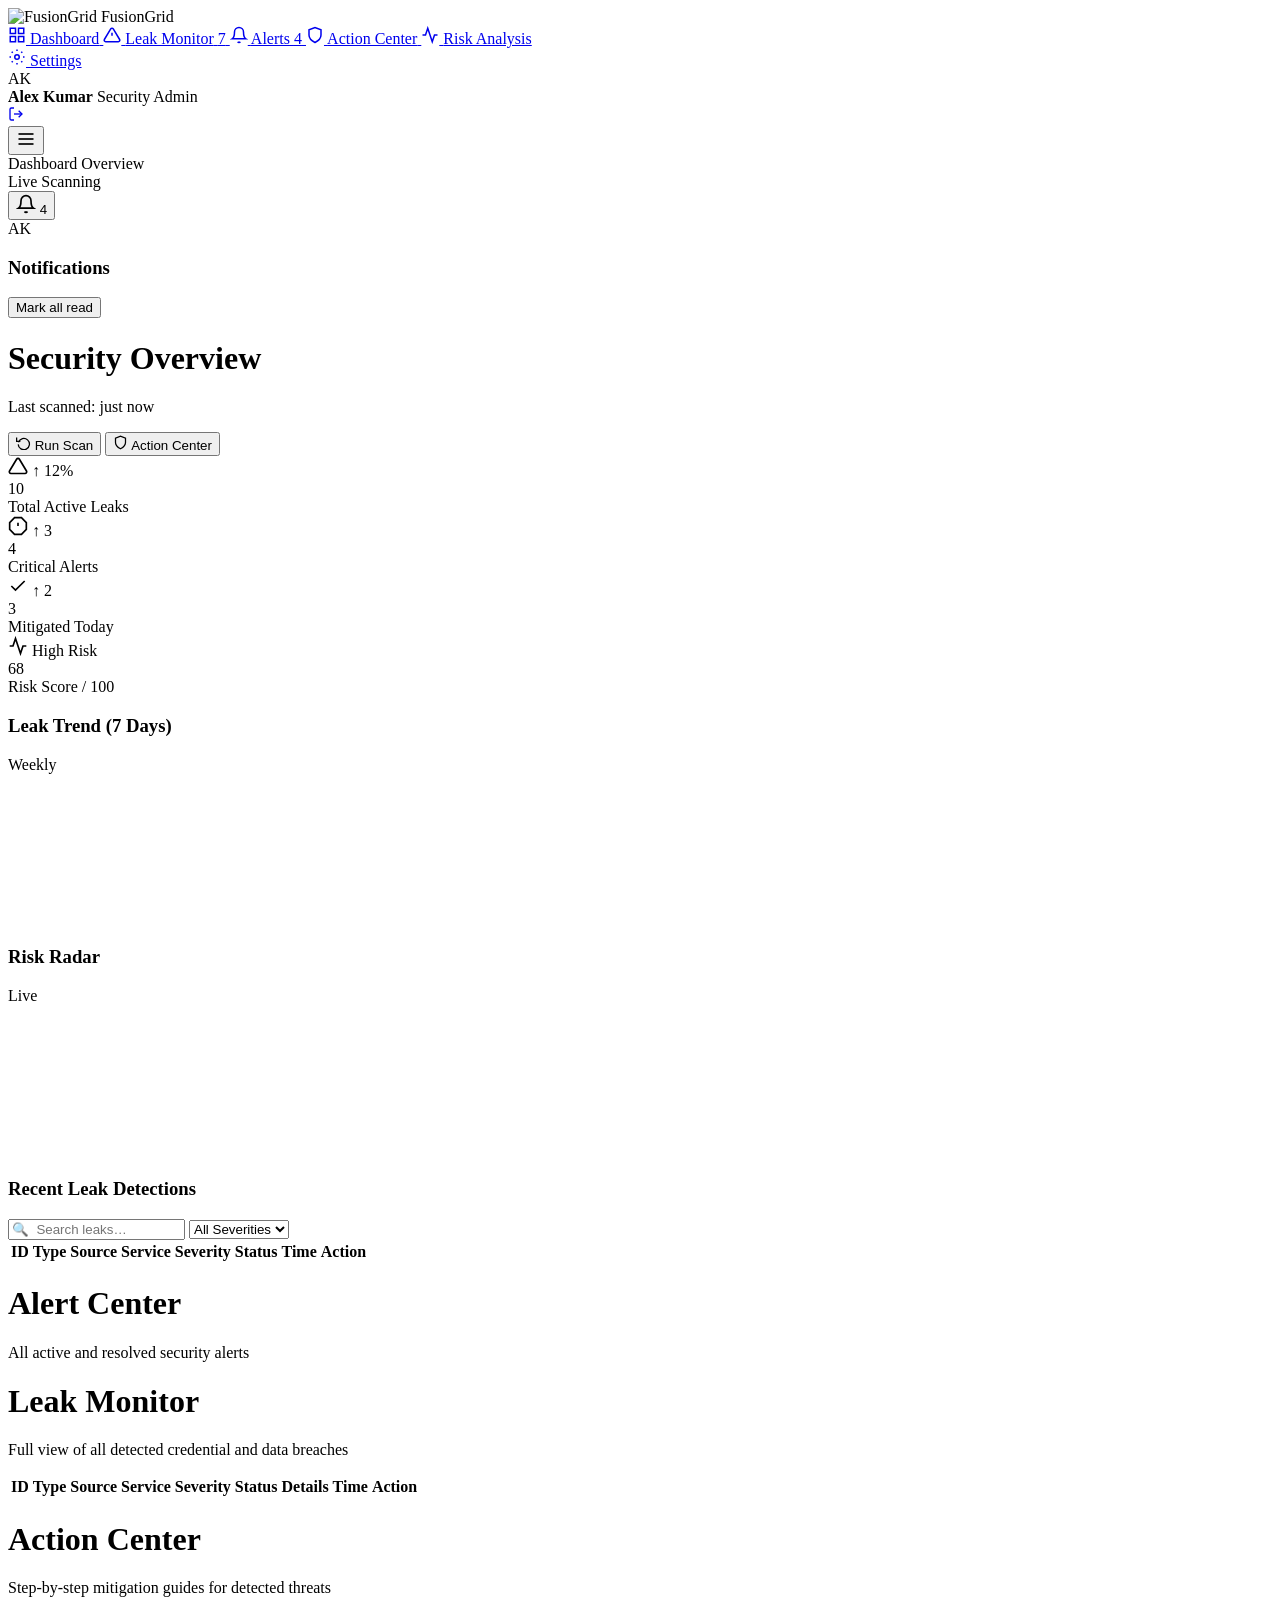
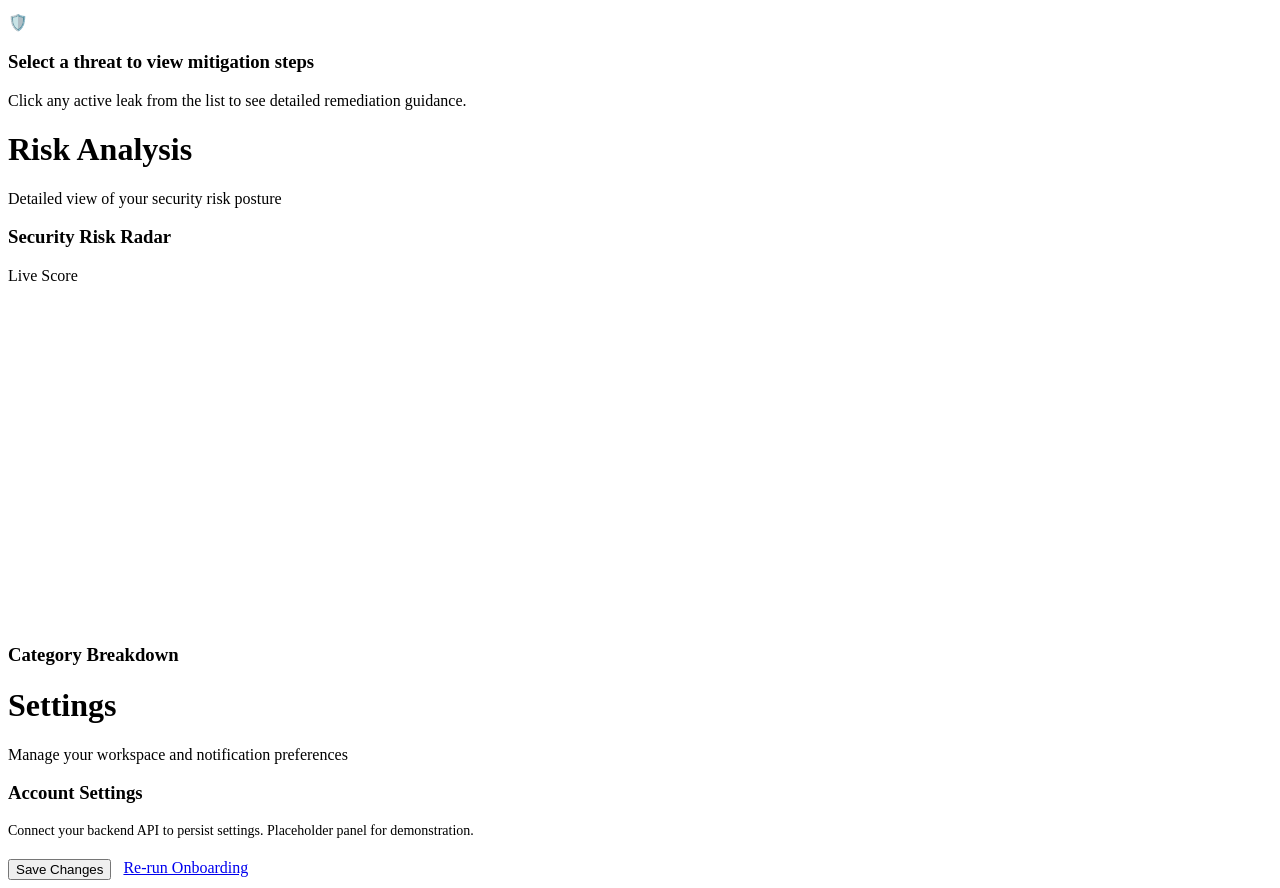
==== dashboard.html @ 181664fa "Add files via upload" ====
<!DOCTYPE html>
<html lang="en">
<head>
  <meta charset="UTF-8" />
  <meta name="viewport" content="width=device-width, initial-scale=1.0" />
  <title>FusionGrid — Security Dashboard</title>
  <meta name="description" content="FusionGrid dashboard — monitor data breaches, credential leaks, and risk levels in real-time." />
  <link rel="stylesheet" href="src/css/base.css" />
  <link rel="stylesheet" href="src/css/dashboard.css" />
  <script src="https://cdn.jsdelivr.net/npm/chart.js@4.4.0/dist/chart.umd.min.js"></script>
</head>
<body>
  <div class="bg-mesh"></div>

  <!-- ===================== SIDEBAR ===================== -->
  <aside class="sidebar" id="sidebar">
    <div class="sidebar-logo">
      <img src="assets/logo.png" alt="FusionGrid" />
      <span class="sidebar-brand">FusionGrid</span>
    </div>

    <nav class="sidebar-nav">
      <a href="#" class="nav-item active" data-page="dashboard" onclick="navigate(this)">
        <svg width="18" height="18" viewBox="0 0 24 24" fill="none" stroke="currentColor" stroke-width="2"><rect x="3" y="3" width="7" height="7"/><rect x="14" y="3" width="7" height="7"/><rect x="14" y="14" width="7" height="7"/><rect x="3" y="14" width="7" height="7"/></svg>
        <span>Dashboard</span>
      </a>
      <a href="#" class="nav-item" data-page="leaks" onclick="navigate(this)">
        <svg width="18" height="18" viewBox="0 0 24 24" fill="none" stroke="currentColor" stroke-width="2"><path d="M10.29 3.86L1.82 18a2 2 0 0 0 1.71 3h16.94a2 2 0 0 0 1.71-3L13.71 3.86a2 2 0 0 0-3.42 0z"/><line x1="12" y1="9" x2="12" y2="13"/><line x1="12" y1="17" x2="12.01" y2="17"/></svg>
        <span>Leak Monitor</span>
        <span class="nav-badge">7</span>
      </a>
      <a href="#" class="nav-item" data-page="alerts" onclick="navigate(this)">
        <svg width="18" height="18" viewBox="0 0 24 24" fill="none" stroke="currentColor" stroke-width="2"><path d="M18 8A6 6 0 0 0 6 8c0 7-3 9-3 9h18s-3-2-3-9"/><path d="M13.73 21a2 2 0 0 1-3.46 0"/></svg>
        <span>Alerts</span>
        <span class="nav-badge critical">4</span>
      </a>
      <a href="#" class="nav-item" data-page="actions" onclick="navigate(this)">
        <svg width="18" height="18" viewBox="0 0 24 24" fill="none" stroke="currentColor" stroke-width="2"><path d="M12 22s8-4 8-10V5l-8-3-8 3v7c0 6 8 10 8 10z"/></svg>
        <span>Action Center</span>
      </a>
      <a href="#" class="nav-item" data-page="risk" onclick="navigate(this)">
        <svg width="18" height="18" viewBox="0 0 24 24" fill="none" stroke="currentColor" stroke-width="2"><polyline points="22 12 18 12 15 21 9 3 6 12 2 12"/></svg>
        <span>Risk Analysis</span>
      </a>

      <div class="nav-divider"></div>

      <a href="#" class="nav-item" data-page="settings" onclick="navigate(this)">
        <svg width="18" height="18" viewBox="0 0 24 24" fill="none" stroke="currentColor" stroke-width="2"><circle cx="12" cy="12" r="3"/><path d="M19.07 4.93l-1.41 1.41M4.93 4.93l1.41 1.41M19.07 19.07l-1.41-1.41M4.93 19.07l1.41-1.41M20 12h2M2 12h2M12 20v2M12 2v2"/></svg>
        <span>Settings</span>
      </a>
    </nav>

    <div class="sidebar-footer">
      <div class="user-card">
        <div class="user-avatar">AK</div>
        <div class="user-info">
          <strong>Alex Kumar</strong>
          <span>Security Admin</span>
        </div>
        <a href="index.html" class="logout-btn" title="Logout">
          <svg width="16" height="16" viewBox="0 0 24 24" fill="none" stroke="currentColor" stroke-width="2"><path d="M9 21H5a2 2 0 0 1-2-2V5a2 2 0 0 1 2-2h4"/><polyline points="16 17 21 12 16 7"/><line x1="21" y1="12" x2="9" y2="12"/></svg>
        </a>
      </div>
    </div>
  </aside>

  <!-- ===================== MAIN ======================== -->
  <div class="main-wrap">

    <!-- Top Bar -->
    <header class="topbar">
      <div class="topbar-left">
        <button class="sidebar-toggle" id="sidebar-toggle" onclick="toggleSidebar()">
          <svg width="20" height="20" viewBox="0 0 24 24" fill="none" stroke="currentColor" stroke-width="2"><line x1="3" y1="6" x2="21" y2="6"/><line x1="3" y1="12" x2="21" y2="12"/><line x1="3" y1="18" x2="21" y2="18"/></svg>
        </button>
        <div class="topbar-title" id="topbar-title">Dashboard Overview</div>
      </div>

      <div class="topbar-right">
        <div class="scan-status">
          <span class="scan-dot"></span>
          <span class="scan-text">Live Scanning</span>
        </div>

        <!-- Notification Bell -->
        <button class="notif-btn" id="notif-btn" onclick="toggleNotifications()">
          <svg width="20" height="20" viewBox="0 0 24 24" fill="none" stroke="currentColor" stroke-width="2"><path d="M18 8A6 6 0 0 0 6 8c0 7-3 9-3 9h18s-3-2-3-9"/><path d="M13.73 21a2 2 0 0 1-3.46 0"/></svg>
          <span class="notif-count" id="notif-count">4</span>
        </button>

        <div class="topbar-avatar">AK</div>
      </div>
    </header>

    <!-- ============= NOTIFICATION DRAWER ============= -->
    <div class="notif-drawer glass" id="notif-drawer">
      <div class="drawer-header">
        <h3>Notifications</h3>
        <button class="mark-all-btn" onclick="markAllRead()">Mark all read</button>
      </div>
      <div class="notif-list" id="notif-list">
        <!-- injected by JS -->
      </div>
    </div>
    <div class="notif-overlay" id="notif-overlay" onclick="toggleNotifications()"></div>

    <!-- ============= PAGE CONTENT =================== -->
    <main class="page-content" id="page-content">

      <!-- ── DASHBOARD PAGE ── -->
      <div class="page" id="page-dashboard">

        <div class="page-header animate-fade-up">
          <div>
            <h1>Security Overview</h1>
            <p>Last scanned: <span id="last-scan-time">just now</span></p>
          </div>
          <div class="header-actions">
            <button class="btn btn-ghost" onclick="runScan()">
              <svg width="15" height="15" viewBox="0 0 24 24" fill="none" stroke="currentColor" stroke-width="2"><polyline points="1 4 1 10 7 10"/><path d="M3.51 15a9 9 0 1 0 .49-3.47"/></svg>
              Run Scan
            </button>
            <button class="btn btn-primary" onclick="navigate(document.querySelector('[data-page=actions]'))">
              <svg width="15" height="15" viewBox="0 0 24 24" fill="none" stroke="currentColor" stroke-width="2"><path d="M12 22s8-4 8-10V5l-8-3-8 3v7c0 6 8 10 8 10z"/></svg>
              Action Center
            </button>
          </div>
        </div>

        <!-- Stat Cards -->
        <div class="stat-grid animate-fade-up" style="animation-delay:0.1s">
          <div class="stat-card glass">
            <div class="stat-card-top">
              <span class="stat-icon critical-bg">
                <svg width="20" height="20" viewBox="0 0 24 24" fill="none" stroke="currentColor" stroke-width="2"><path d="M10.29 3.86L1.82 18a2 2 0 0 0 1.71 3h16.94a2 2 0 0 0 1.71-3L13.71 3.86a2 2 0 0 0-3.42 0z"/></svg>
              </span>
              <span class="stat-trend up">↑ 12%</span>
            </div>
            <div class="stat-number" id="s-total">10</div>
            <div class="stat-label">Total Active Leaks</div>
            <div class="stat-bar"><div class="stat-bar-fill critical-fill" style="width: 70%"></div></div>
          </div>

          <div class="stat-card glass">
            <div class="stat-card-top">
              <span class="stat-icon red-bg">
                <svg width="20" height="20" viewBox="0 0 24 24" fill="none" stroke="currentColor" stroke-width="2"><polygon points="7.86 2 16.14 2 22 7.86 22 16.14 16.14 22 7.86 22 2 16.14 2 7.86 7.86 2"/><line x1="12" y1="8" x2="12" y2="12"/><line x1="12" y1="16" x2="12.01" y2="16"/></svg>
              </span>
              <span class="stat-trend up">↑ 3</span>
            </div>
            <div class="stat-number critical-text" id="s-critical">4</div>
            <div class="stat-label">Critical Alerts</div>
            <div class="stat-bar"><div class="stat-bar-fill critical-fill" style="width: 40%"></div></div>
          </div>

          <div class="stat-card glass">
            <div class="stat-card-top">
              <span class="stat-icon green-bg">
                <svg width="20" height="20" viewBox="0 0 24 24" fill="none" stroke="currentColor" stroke-width="2"><polyline points="20 6 9 17 4 12"/></svg>
              </span>
              <span class="stat-trend down">↑ 2</span>
            </div>
            <div class="stat-number safe-text" id="s-mitigated">3</div>
            <div class="stat-label">Mitigated Today</div>
            <div class="stat-bar"><div class="stat-bar-fill safe-fill" style="width: 30%"></div></div>
          </div>

          <div class="stat-card glass">
            <div class="stat-card-top">
              <span class="stat-icon amber-bg">
                <svg width="20" height="20" viewBox="0 0 24 24" fill="none" stroke="currentColor" stroke-width="2"><polyline points="22 12 18 12 15 21 9 3 6 12 2 12"/></svg>
              </span>
              <span class="stat-trend up" style="color:var(--critical)">High Risk</span>
            </div>
            <div class="stat-number warning-text" id="s-risk">68</div>
            <div class="stat-label">Risk Score / 100</div>
            <div class="stat-bar"><div class="stat-bar-fill warning-fill" style="width: 68%"></div></div>
          </div>
        </div>

        <!-- Charts Row -->
        <div class="charts-row animate-fade-up" style="animation-delay:0.2s">
          <div class="chart-card glass">
            <div class="chart-card-header">
              <h3>Leak Trend (7 Days)</h3>
              <span class="badge badge-info">Weekly</span>
            </div>
            <div class="chart-wrap">
              <canvas id="trend-chart"></canvas>
            </div>
          </div>

          <div class="chart-card glass">
            <div class="chart-card-header">
              <h3>Risk Radar</h3>
              <span class="badge badge-warning">Live</span>
            </div>
            <div class="chart-wrap">
              <canvas id="radar-chart"></canvas>
            </div>
          </div>
        </div>

        <!-- Recent Leaks Table -->
        <div class="table-card glass animate-fade-up" style="animation-delay:0.3s">
          <div class="table-header">
            <h3>Recent Leak Detections</h3>
            <div class="table-controls">
              <input type="text" class="search-input" id="leak-search" placeholder="🔍  Search leaks…" oninput="filterLeaks(this.value)" />
              <select class="filter-select" id="severity-filter" onchange="filterLeaks()">
                <option value="">All Severities</option>
                <option value="critical">Critical</option>
                <option value="high">High</option>
                <option value="warning">Warning</option>
              </select>
            </div>
          </div>
          <div class="table-wrap">
            <table class="leak-table" id="leak-table">
              <thead>
                <tr>
                  <th>ID</th>
                  <th>Type</th>
                  <th>Source</th>
                  <th>Service</th>
                  <th>Severity</th>
                  <th>Status</th>
                  <th>Time</th>
                  <th>Action</th>
                </tr>
              </thead>
              <tbody id="leak-tbody">
                <!-- injected by JS -->
              </tbody>
            </table>
          </div>
        </div>

      </div><!-- /page-dashboard -->

      <!-- ── ALERTS PAGE ── -->
      <div class="page hidden" id="page-alerts">
        <div class="page-header animate-fade-up">
          <div><h1>Alert Center</h1><p>All active and resolved security alerts</p></div>
        </div>
        <div class="alerts-list glass animate-fade-up" id="full-alerts-list" style="animation-delay:0.1s">
          <!-- injected by JS -->
        </div>
      </div>

      <!-- ── LEAK MONITOR PAGE ── -->
      <div class="page hidden" id="page-leaks">
        <div class="page-header animate-fade-up">
          <div><h1>Leak Monitor</h1><p>Full view of all detected credential and data breaches</p></div>
        </div>
        <div class="table-card glass animate-fade-up" style="animation-delay:0.1s">
          <div class="table-wrap">
            <table class="leak-table">
              <thead><tr><th>ID</th><th>Type</th><th>Source</th><th>Service</th><th>Severity</th><th>Status</th><th>Details</th><th>Time</th><th>Action</th></tr></thead>
              <tbody id="full-leak-tbody"></tbody>
            </table>
          </div>
        </div>
      </div>

      <!-- ── ACTION CENTER PAGE ── -->
      <div class="page hidden" id="page-actions">
        <div class="page-header animate-fade-up">
          <div><h1>Action Center</h1><p>Step-by-step mitigation guides for detected threats</p></div>
        </div>
        <div class="action-layout animate-fade-up" style="animation-delay:0.1s">
          <div class="action-list glass" id="action-leak-list">
            <!-- injected by JS -->
          </div>
          <div class="action-panel glass" id="action-panel">
            <div class="action-empty">
              <div class="action-empty-icon">🛡️</div>
              <h3>Select a threat to view mitigation steps</h3>
              <p>Click any active leak from the list to see detailed remediation guidance.</p>
            </div>
          </div>
        </div>
      </div>

      <!-- ── RISK ANALYSIS PAGE ── -->
      <div class="page hidden" id="page-risk">
        <div class="page-header animate-fade-up">
          <div><h1>Risk Analysis</h1><p>Detailed view of your security risk posture</p></div>
        </div>
        <div class="charts-row animate-fade-up" style="animation-delay:0.1s">
          <div class="chart-card glass" style="flex:1.5">
            <div class="chart-card-header"><h3>Security Risk Radar</h3><span class="badge badge-warning">Live Score</span></div>
            <div class="chart-wrap" style="height:340px"><canvas id="radar-chart-full"></canvas></div>
          </div>
          <div class="risk-score-card glass">
            <h3>Category Breakdown</h3>
            <div class="risk-cats" id="risk-cats"><!-- injected --></div>
          </div>
        </div>
      </div>

      <!-- ── SETTINGS PAGE ── -->
      <div class="page hidden" id="page-settings">
        <div class="page-header animate-fade-up">
          <div><h1>Settings</h1><p>Manage your workspace and notification preferences</p></div>
        </div>
        <div class="settings-card glass animate-fade-up" style="animation-delay:0.1s">
          <h3>Account Settings</h3>
          <p style="color:var(--text-secondary); margin-top:8px; font-size:14px">Connect your backend API to persist settings. Placeholder panel for demonstration.</p>
          <div style="margin-top:20px; display:flex; gap:12px">
            <button class="btn btn-primary" onclick="alert('Connect to your backend settings API here.')">Save Changes</button>
            <a href="onboarding.html" class="btn btn-ghost">Re-run Onboarding</a>
          </div>
        </div>
      </div>

    </main>
  </div>

  <script src="src/js/data.js"></script>
  <script src="src/js/dashboard.js"></script>
</body>
</html>
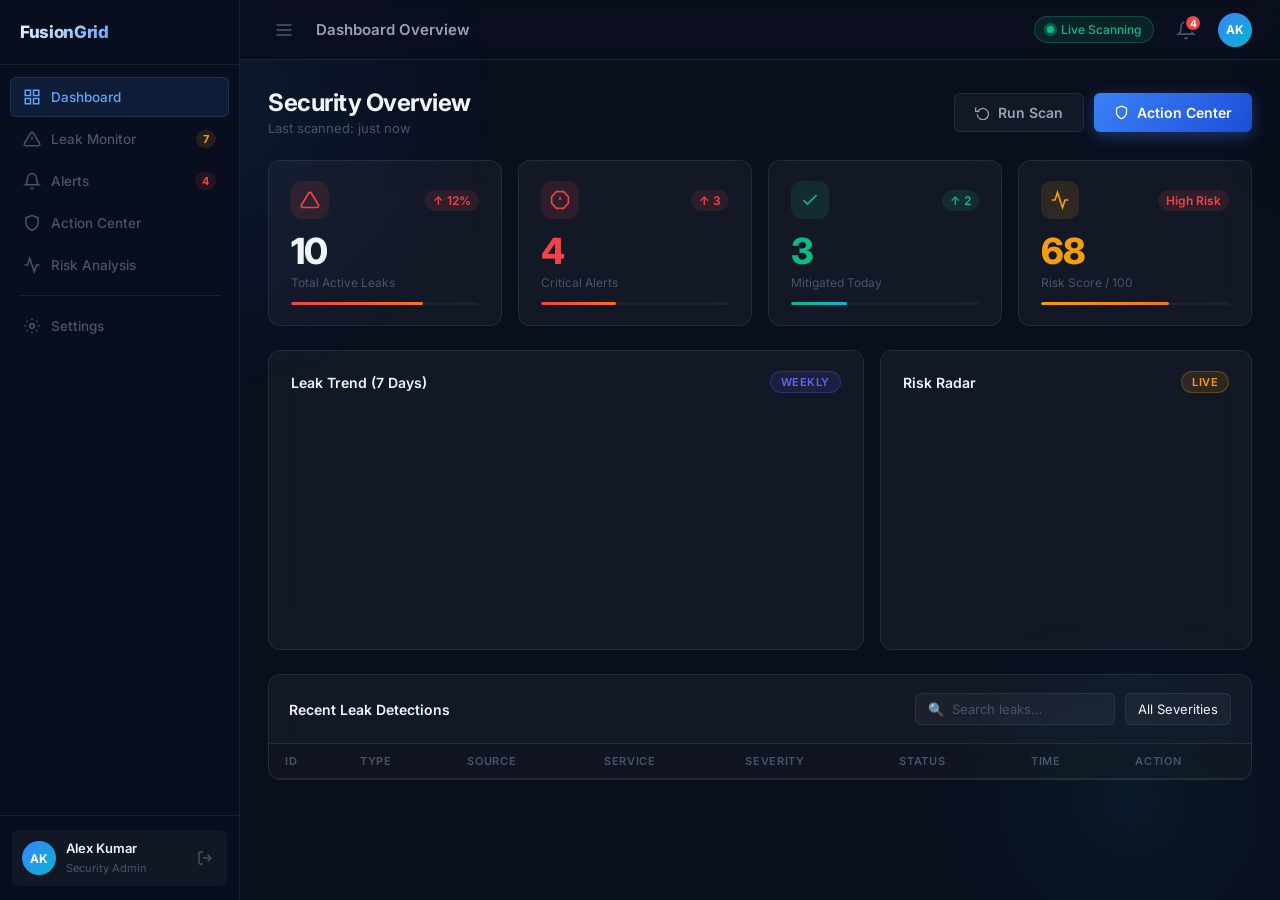
==== commit 01395e3b: "Add files via upload" ====
--- a/dashboard.html
+++ b/dashboard.html
@@ -4,321 +4,444 @@
   <meta charset="UTF-8" />
   <meta name="viewport" content="width=device-width, initial-scale=1.0" />
   <title>FusionGrid — Security Dashboard</title>
-  <meta name="description" content="FusionGrid dashboard — monitor data breaches, credential leaks, and risk levels in real-time." />
-  <link rel="stylesheet" href="src/css/base.css" />
-  <link rel="stylesheet" href="src/css/dashboard.css" />
+  <meta name="description" content="FusionGrid real-time security dashboard — monitor data breaches, credential leaks and risk levels." />
+  <link rel="preconnect" href="https://fonts.googleapis.com">
+  <link href="https://fonts.googleapis.com/css2?family=Inter:wght@300;400;500;600;700;800&display=swap" rel="stylesheet">
   <script src="https://cdn.jsdelivr.net/npm/chart.js@4.4.0/dist/chart.umd.min.js"></script>
+<style>
+:root{
+  --bg-primary:#0A0F1E;--bg-secondary:#0F172A;
+  --bg-glass:rgba(255,255,255,0.04);--bg-glass-hover:rgba(255,255,255,0.08);
+  --blue:#3B82F6;--blue-light:#60A5FA;--blue-dark:#1D4ED8;--cyan:#06B6D4;
+  --critical:#EF4444;--critical-bg:rgba(239,68,68,0.12);
+  --warning:#F59E0B;--warning-bg:rgba(245,158,11,0.12);
+  --safe:#10B981;--safe-bg:rgba(16,185,129,0.12);
+  --info:#6366F1;--info-bg:rgba(99,102,241,0.12);
+  --text-primary:#F1F5F9;--text-secondary:#94A3B8;--text-muted:#475569;
+  --border:rgba(255,255,255,0.08);--border-hover:rgba(59,130,246,0.4);
+  --radius-sm:6px;--radius:12px;--radius-lg:18px;--radius-xl:24px;
+  --transition:0.25s cubic-bezier(0.4,0,0.2,1);
+}
+*,*::before,*::after{box-sizing:border-box;margin:0;padding:0}
+html{font-size:16px}
+body{font-family:'Inter',system-ui,sans-serif;background:var(--bg-primary);color:var(--text-primary);-webkit-font-smoothing:antialiased;display:flex;overflow:hidden;height:100vh}
+a{color:var(--blue-light);text-decoration:none}
+input,button,select{font-family:inherit;font-size:inherit}
+img{max-width:100%;display:block}
+.glass{background:var(--bg-glass);backdrop-filter:blur(16px);-webkit-backdrop-filter:blur(16px);border:1px solid var(--border)}
+.badge{display:inline-flex;align-items:center;padding:3px 10px;border-radius:100px;font-size:11px;font-weight:600;letter-spacing:.04em;text-transform:uppercase}
+.badge-critical{background:var(--critical-bg);color:var(--critical);border:1px solid rgba(239,68,68,.25)}
+.badge-warning{background:var(--warning-bg);color:var(--warning);border:1px solid rgba(245,158,11,.25)}
+.badge-safe{background:var(--safe-bg);color:var(--safe);border:1px solid rgba(16,185,129,.25)}
+.badge-info{background:var(--info-bg);color:var(--info);border:1px solid rgba(99,102,241,.25)}
+.btn{display:inline-flex;align-items:center;gap:8px;padding:10px 20px;border-radius:var(--radius-sm);font-weight:600;font-size:14px;cursor:pointer;border:none;transition:var(--transition)}
+.btn-primary{background:linear-gradient(135deg,var(--blue),var(--blue-dark));color:#fff;box-shadow:0 4px 15px rgba(59,130,246,.35)}
+.btn-primary:hover{transform:translateY(-1px);box-shadow:0 8px 25px rgba(59,130,246,.5)}
+.btn-ghost{background:var(--bg-glass);color:var(--text-secondary);border:1px solid var(--border)}
+.btn-ghost:hover{background:var(--bg-glass-hover);color:var(--text-primary);border-color:var(--border-hover)}
+.hidden{display:none!important}
+@keyframes fadeInUp{from{opacity:0;transform:translateY(20px)}to{opacity:1;transform:translateY(0)}}
+@keyframes pulse-ring{0%{transform:scale(1);opacity:.8}100%{transform:scale(1.6);opacity:0}}
+@keyframes spin{to{transform:rotate(360deg)}}
+.animate-fade-up{animation:fadeInUp .5s ease forwards}
+::-webkit-scrollbar{width:6px;height:6px}::-webkit-scrollbar-track{background:var(--bg-secondary)}::-webkit-scrollbar-thumb{background:var(--border-hover);border-radius:10px}
+
+/* ── SIDEBAR ── */
+.sidebar{width:240px;min-width:240px;height:100vh;background:rgba(10,15,30,.97);border-right:1px solid var(--border);display:flex;flex-direction:column;transition:transform var(--transition);z-index:200}
+.sidebar.collapsed{transform:translateX(-240px)}
+.sidebar-logo{display:flex;align-items:center;gap:10px;padding:22px 20px;border-bottom:1px solid var(--border)}
+.sidebar-logo img{width:36px;height:36px;border-radius:10px}
+.sidebar-brand{font-size:17px;font-weight:800;letter-spacing:-.02em;background:linear-gradient(135deg,var(--text-primary),var(--blue-light));-webkit-background-clip:text;-webkit-text-fill-color:transparent;background-clip:text}
+.sidebar-nav{flex:1;overflow-y:auto;padding:12px 10px;display:flex;flex-direction:column;gap:2px}
+.nav-item{display:flex;align-items:center;gap:10px;padding:10px 12px;border-radius:var(--radius-sm);color:var(--text-muted);font-size:13.5px;font-weight:500;transition:var(--transition);text-decoration:none;border:1px solid transparent}
+.nav-item:hover{background:var(--bg-glass-hover);color:var(--text-primary)}
+.nav-item.active{background:rgba(59,130,246,.12);color:var(--blue-light);border-color:rgba(59,130,246,.2)}
+.nav-badge{margin-left:auto;padding:2px 7px;background:var(--warning-bg);color:var(--warning);border-radius:100px;font-size:11px;font-weight:700}
+.nav-badge.critical{background:var(--critical-bg);color:var(--critical)}
+.nav-divider{height:1px;background:var(--border);margin:8px}
+.sidebar-footer{padding:14px 12px;border-top:1px solid var(--border)}
+.user-card{display:flex;align-items:center;gap:10px;padding:10px;border-radius:var(--radius-sm);background:var(--bg-glass)}
+.user-avatar{width:34px;height:34px;border-radius:50%;background:linear-gradient(135deg,var(--blue),var(--cyan));display:flex;align-items:center;justify-content:center;font-size:12px;font-weight:700;color:#fff;flex-shrink:0}
+.user-info{flex:1;min-width:0}
+.user-info strong{display:block;font-size:13px;font-weight:600;white-space:nowrap;overflow:hidden;text-overflow:ellipsis}
+.user-info span{font-size:11px;color:var(--text-muted)}
+.logout-btn{color:var(--text-muted);background:none;border:none;cursor:pointer;padding:4px;border-radius:6px;transition:var(--transition);display:flex}
+.logout-btn:hover{color:var(--critical);background:var(--critical-bg)}
+
+/* ── MAIN ── */
+.main-wrap{flex:1;display:flex;flex-direction:column;overflow:hidden;min-width:0}
+.topbar{display:flex;align-items:center;justify-content:space-between;padding:0 28px;height:60px;flex-shrink:0;background:rgba(10,15,30,.9);border-bottom:1px solid var(--border);backdrop-filter:blur(12px);position:sticky;top:0;z-index:150}
+.topbar-left{display:flex;align-items:center;gap:16px}
+.sidebar-toggle{background:none;border:none;cursor:pointer;color:var(--text-muted);padding:6px;border-radius:8px;transition:var(--transition);display:flex}
+.sidebar-toggle:hover{background:var(--bg-glass);color:var(--text-primary)}
+.topbar-title{font-size:15px;font-weight:600;color:var(--text-secondary)}
+.topbar-right{display:flex;align-items:center;gap:14px}
+.scan-status{display:flex;align-items:center;gap:7px;padding:5px 12px;background:var(--safe-bg);border:1px solid rgba(16,185,129,.3);border-radius:100px}
+.scan-dot{width:7px;height:7px;border-radius:50%;background:var(--safe);position:relative}
+.scan-dot::before{content:'';position:absolute;inset:-3px;border-radius:50%;background:var(--safe);opacity:.4;animation:pulse-ring 1.5s ease-out infinite}
+.scan-text{font-size:12px;font-weight:500;color:var(--safe)}
+.notif-btn{position:relative;background:none;border:none;cursor:pointer;color:var(--text-muted);padding:8px;border-radius:10px;transition:var(--transition);display:flex}
+.notif-btn:hover{background:var(--bg-glass);color:var(--text-primary)}
+.notif-count{position:absolute;top:2px;right:2px;width:18px;height:18px;background:var(--critical);border-radius:50%;font-size:10px;font-weight:700;color:#fff;display:flex;align-items:center;justify-content:center;border:2px solid var(--bg-primary)}
+.topbar-avatar{width:34px;height:34px;border-radius:50%;background:linear-gradient(135deg,var(--blue),var(--cyan));display:flex;align-items:center;justify-content:center;font-size:12px;font-weight:700;color:#fff;cursor:pointer}
+
+/* ── NOTIFICATION DRAWER ── */
+.notif-drawer{position:fixed;top:68px;right:-380px;width:360px;max-height:calc(100vh - 80px);border-radius:var(--radius-lg);z-index:500;overflow:hidden;display:flex;flex-direction:column;transition:right .35s cubic-bezier(.4,0,.2,1);box-shadow:0 20px 60px rgba(0,0,0,.4);margin-right:12px}
+.notif-drawer.open{right:0}
+.notif-overlay{display:none;position:fixed;inset:0;z-index:490}
+.notif-overlay.open{display:block}
+.drawer-header{display:flex;align-items:center;justify-content:space-between;padding:16px 20px;border-bottom:1px solid var(--border);flex-shrink:0}
+.drawer-header h3{font-size:15px;font-weight:600}
+.mark-all-btn{font-size:12px;color:var(--blue-light);background:none;border:none;cursor:pointer}
+.notif-list{overflow-y:auto;flex:1;padding:8px}
+.notif-item{display:flex;gap:12px;padding:12px 14px;border-radius:var(--radius-sm);margin-bottom:4px;cursor:pointer;transition:var(--transition);border:1px solid transparent}
+.notif-item:hover{background:var(--bg-glass-hover);border-color:var(--border)}
+.notif-item.unread{background:rgba(59,130,246,.05);border-color:rgba(59,130,246,.1)}
+.notif-dot{width:8px;height:8px;border-radius:50%;background:var(--text-muted);flex-shrink:0;margin-top:4px}
+.notif-dot.critical{background:var(--critical);box-shadow:0 0 6px rgba(239,68,68,.5)}
+.notif-dot.high{background:var(--warning)}
+.notif-dot.warning{background:var(--info)}
+.notif-item-content{flex:1;min-width:0}
+.notif-item-title{font-size:13px;font-weight:600;margin-bottom:3px}
+.notif-item-desc{font-size:12px;color:var(--text-secondary);line-height:1.4}
+.notif-item-time{font-size:11px;color:var(--text-muted);margin-top:5px}
+
+/* ── PAGE ── */
+.page-content{flex:1;overflow-y:auto;padding:28px}
+.page{display:flex;flex-direction:column;gap:24px}
+.page.hidden{display:none}
+.page-header{display:flex;align-items:center;justify-content:space-between;flex-wrap:wrap;gap:12px}
+.page-header h1{font-size:24px;font-weight:700;letter-spacing:-.02em}
+.page-header p{font-size:13px;color:var(--text-muted);margin-top:3px}
+.header-actions{display:flex;gap:10px}
+
+/* ── STAT CARDS ── */
+.stat-grid{display:grid;grid-template-columns:repeat(4,1fr);gap:16px}
+.stat-card{border-radius:var(--radius);padding:20px 22px;transition:var(--transition);cursor:default}
+.stat-card:hover{transform:translateY(-2px);box-shadow:0 12px 32px rgba(0,0,0,.2)}
+.stat-card-top{display:flex;align-items:center;justify-content:space-between;margin-bottom:14px}
+.stat-icon{width:38px;height:38px;border-radius:10px;display:flex;align-items:center;justify-content:center}
+.critical-bg{background:var(--critical-bg);color:var(--critical)}
+.green-bg{background:var(--safe-bg);color:var(--safe)}
+.amber-bg{background:var(--warning-bg);color:var(--warning)}
+.stat-trend{font-size:12px;font-weight:600;padding:3px 8px;border-radius:100px}
+.stat-trend.up{background:var(--critical-bg);color:var(--critical)}
+.stat-trend.down{background:var(--safe-bg);color:var(--safe)}
+.stat-number{font-size:36px;font-weight:800;letter-spacing:-.03em;line-height:1;margin-bottom:6px}
+.critical-text{color:var(--critical)}
+.safe-text{color:var(--safe)}
+.warning-text{color:var(--warning)}
+.stat-label{font-size:12px;color:var(--text-muted);margin-bottom:12px}
+.stat-bar{height:3px;background:var(--bg-glass);border-radius:100px;overflow:hidden}
+.stat-bar-fill{height:100%;border-radius:100px;transition:width 1s ease}
+.critical-fill{background:linear-gradient(90deg,var(--critical),#f97316)}
+.safe-fill{background:linear-gradient(90deg,var(--safe),var(--cyan))}
+.warning-fill{background:linear-gradient(90deg,var(--warning),#f97316)}
+
+/* ── CHARTS ── */
+.charts-row{display:grid;grid-template-columns:1.6fr 1fr;gap:16px}
+.chart-card{border-radius:var(--radius);padding:20px 22px}
+.chart-card-header{display:flex;align-items:center;justify-content:space-between;margin-bottom:16px}
+.chart-card-header h3{font-size:14px;font-weight:600}
+.chart-wrap{height:220px;position:relative}
+
+/* ── TABLE ── */
+.table-card{border-radius:var(--radius);overflow:hidden}
+.table-header{display:flex;align-items:center;justify-content:space-between;padding:18px 20px;border-bottom:1px solid var(--border);flex-wrap:wrap;gap:12px}
+.table-header h3{font-size:14px;font-weight:600}
+.table-controls{display:flex;align-items:center;gap:10px}
+.search-input,.filter-select{background:var(--bg-glass);border:1px solid var(--border);border-radius:var(--radius-sm);color:var(--text-primary);padding:7px 12px;font-size:13px;outline:none;transition:var(--transition)}
+.search-input{width:200px}.search-input::placeholder{color:var(--text-muted)}
+.search-input:focus,.filter-select:focus{border-color:var(--blue)}
+.filter-select{-webkit-appearance:none;appearance:none;cursor:pointer}
+.table-wrap{overflow-x:auto}
+.leak-table{width:100%;border-collapse:collapse}
+.leak-table th{text-align:left;padding:10px 16px;font-size:11px;font-weight:600;text-transform:uppercase;letter-spacing:.06em;color:var(--text-muted);border-bottom:1px solid var(--border);background:rgba(0,0,0,.15);white-space:nowrap}
+.leak-table td{padding:13px 16px;font-size:13px;border-bottom:1px solid rgba(255,255,255,.04);vertical-align:middle}
+.leak-table tr:hover td{background:var(--bg-glass-hover)}
+.leak-table tr:last-child td{border-bottom:none}
+.leak-id{font-family:monospace;font-size:12px;color:var(--text-muted)}
+.leak-source{max-width:180px;overflow:hidden;text-overflow:ellipsis;white-space:nowrap;color:var(--text-secondary)}
+.leak-service-tag{display:inline-block;padding:2px 8px;background:var(--bg-glass-hover);border:1px solid var(--border);border-radius:var(--radius-sm);font-size:11px;font-weight:500}
+.status-badge{display:inline-flex;align-items:center;gap:4px;padding:3px 10px;border-radius:100px;font-size:11px;font-weight:600;text-transform:uppercase}
+.status-open{background:var(--critical-bg);color:var(--critical);border:1px solid rgba(239,68,68,.2)}
+.status-mitigated{background:var(--safe-bg);color:var(--safe);border:1px solid rgba(16,185,129,.2)}
+.action-link{font-size:12px;color:var(--blue-light);cursor:pointer;background:rgba(59,130,246,.08);border:1px solid rgba(59,130,246,.2);padding:5px 12px;border-radius:var(--radius-sm);transition:var(--transition);white-space:nowrap;display:inline-block}
+.action-link:hover{background:rgba(59,130,246,.2)}
+
+/* ── ALERTS PAGE ── */
+.alerts-list{border-radius:var(--radius);overflow:hidden}
+.alert-item{display:flex;align-items:flex-start;gap:16px;padding:18px 22px;border-bottom:1px solid var(--border);transition:var(--transition)}
+.alert-item:last-child{border-bottom:none}
+.alert-item:hover{background:var(--bg-glass-hover)}
+.alert-severity-icon{width:36px;height:36px;border-radius:10px;display:flex;align-items:center;justify-content:center;font-size:16px;flex-shrink:0}
+.alert-severity-icon.critical{background:var(--critical-bg)}
+.alert-severity-icon.high{background:var(--warning-bg)}
+.alert-severity-icon.warning{background:var(--info-bg)}
+.alert-body{flex:1;min-width:0}
+.alert-title{font-size:14px;font-weight:600;margin-bottom:4px}
+.alert-desc{font-size:13px;color:var(--text-secondary)}
+.alert-meta{display:flex;align-items:center;gap:10px;margin-top:8px}
+.alert-time{font-size:12px;color:var(--text-muted)}
+
+/* ── ACTION CENTER ── */
+.action-layout{display:grid;grid-template-columns:300px 1fr;gap:16px}
+.action-list{border-radius:var(--radius);overflow:hidden}
+.action-leak-item{display:flex;align-items:center;gap:12px;padding:14px 18px;border-bottom:1px solid var(--border);cursor:pointer;transition:var(--transition)}
+.action-leak-item:hover{background:var(--bg-glass-hover)}
+.action-leak-item.active{background:rgba(59,130,246,.08);border-left:3px solid var(--blue)}
+.action-leak-item:last-child{border-bottom:none}
+.action-leak-info{flex:1;min-width:0}
+.action-leak-info strong{display:block;font-size:13px;font-weight:600;margin-bottom:2px}
+.action-leak-info span{font-size:12px;color:var(--text-muted)}
+.action-panel{border-radius:var(--radius);padding:28px}
+.action-empty{text-align:center;padding:60px 20px;color:var(--text-muted)}
+.action-empty-icon{font-size:48px;margin-bottom:16px;display:block}
+.action-empty h3{font-size:16px;font-weight:600;margin-bottom:8px;color:var(--text-secondary)}
+.action-empty p{font-size:13px;line-height:1.6}
+.action-panel-header{margin-bottom:24px}
+.action-panel-title{font-size:20px;font-weight:700;margin-bottom:6px}
+.action-panel-meta{display:flex;gap:8px;align-items:center}
+.mitigation-steps{display:flex;flex-direction:column;gap:12px}
+.mstep{display:flex;gap:14px;padding:16px;border-radius:var(--radius-sm);background:var(--bg-glass);border:1px solid var(--border);transition:var(--transition)}
+.mstep.done{background:var(--safe-bg);border-color:rgba(16,185,129,.3)}
+.mstep-num{width:28px;height:28px;border-radius:50%;background:var(--bg-glass-hover);border:1px solid var(--border);display:flex;align-items:center;justify-content:center;font-size:12px;font-weight:700;color:var(--text-muted);flex-shrink:0}
+.mstep.done .mstep-num{background:var(--safe);border-color:var(--safe);color:#fff}
+.mstep-body{flex:1}
+.mstep-action{font-size:14px;font-weight:600;margin-bottom:4px}
+.mstep-detail{font-size:12px;color:var(--text-secondary);line-height:1.5}
+.mstep.done .mstep-action{text-decoration:line-through;color:var(--text-muted)}
+.mstep-check{background:none;border:none;cursor:pointer;color:var(--text-muted);padding:2px;border-radius:4px;transition:var(--transition);align-self:flex-start}
+.mstep-check:hover{color:var(--safe)}
+
+/* ── RISK PAGE ── */
+.risk-score-card{border-radius:var(--radius);padding:22px}
+.risk-score-card h3{font-size:14px;font-weight:600;margin-bottom:18px}
+.risk-cats{display:flex;flex-direction:column;gap:14px}
+.risk-cat-label{display:flex;justify-content:space-between;font-size:13px;margin-bottom:6px}
+.risk-cat-label span:first-child{color:var(--text-secondary)}
+.risk-cat-label span:last-child{font-weight:600}
+.risk-cat-bar{height:6px;background:var(--bg-glass);border-radius:100px;overflow:hidden}
+.risk-cat-fill{height:100%;border-radius:100px;transition:width 1s ease}
+
+/* ── SETTINGS ── */
+.settings-card{border-radius:var(--radius);padding:28px}
+.settings-card h3{font-size:16px;font-weight:600}
+
+/* ── BACKGROUND ── */
+.bg-mesh{position:fixed;inset:0;z-index:-1;overflow:hidden;pointer-events:none}
+.bg-mesh::before{content:'';position:absolute;width:600px;height:600px;border-radius:50%;background:radial-gradient(circle,rgba(59,130,246,.08) 0%,transparent 70%);top:-200px;left:-100px}
+.bg-mesh::after{content:'';position:absolute;width:400px;height:400px;border-radius:50%;background:radial-gradient(circle,rgba(6,182,212,.06) 0%,transparent 70%);bottom:-100px;right:-50px}
+
+/* ── RESPONSIVE ── */
+@media(max-width:1200px){.stat-grid{grid-template-columns:repeat(2,1fr)}.charts-row{grid-template-columns:1fr}}
+@media(max-width:900px){.sidebar{position:fixed;height:100vh;transform:translateX(-240px)}.sidebar.mobile-open{transform:translateX(0)}.action-layout{grid-template-columns:1fr}.page-content{padding:20px 16px}.topbar{padding:0 16px}}
+@media(max-width:600px){.stat-grid{grid-template-columns:1fr 1fr}.scan-status{display:none}}
+</style>
 </head>
 <body>
-  <div class="bg-mesh"></div>
-
-  <!-- ===================== SIDEBAR ===================== -->
-  <aside class="sidebar" id="sidebar">
-    <div class="sidebar-logo">
-      <img src="assets/logo.png" alt="FusionGrid" />
-      <span class="sidebar-brand">FusionGrid</span>
-    </div>
-
-    <nav class="sidebar-nav">
-      <a href="#" class="nav-item active" data-page="dashboard" onclick="navigate(this)">
-        <svg width="18" height="18" viewBox="0 0 24 24" fill="none" stroke="currentColor" stroke-width="2"><rect x="3" y="3" width="7" height="7"/><rect x="14" y="3" width="7" height="7"/><rect x="14" y="14" width="7" height="7"/><rect x="3" y="14" width="7" height="7"/></svg>
-        <span>Dashboard</span>
+<div class="bg-mesh"></div>
+
+<!-- SIDEBAR -->
+<aside class="sidebar" id="sidebar">
+  <div class="sidebar-logo">
+    <img src="assets/logo.png" alt="FusionGrid" onerror="this.style.display='none'" />
+    <span class="sidebar-brand">FusionGrid</span>
+  </div>
+  <nav class="sidebar-nav">
+    <a href="#" class="nav-item active" data-page="dashboard" onclick="navigate(this)">
+      <svg width="18" height="18" viewBox="0 0 24 24" fill="none" stroke="currentColor" stroke-width="2"><rect x="3" y="3" width="7" height="7"/><rect x="14" y="3" width="7" height="7"/><rect x="14" y="14" width="7" height="7"/><rect x="3" y="14" width="7" height="7"/></svg>
+      <span>Dashboard</span>
+    </a>
+    <a href="#" class="nav-item" data-page="leaks" onclick="navigate(this)">
+      <svg width="18" height="18" viewBox="0 0 24 24" fill="none" stroke="currentColor" stroke-width="2"><path d="M10.29 3.86L1.82 18a2 2 0 0 0 1.71 3h16.94a2 2 0 0 0 1.71-3L13.71 3.86a2 2 0 0 0-3.42 0z"/><line x1="12" y1="9" x2="12" y2="13"/><line x1="12" y1="17" x2="12.01" y2="17"/></svg>
+      <span>Leak Monitor</span>
+      <span class="nav-badge">7</span>
+    </a>
+    <a href="#" class="nav-item" data-page="alerts" onclick="navigate(this)">
+      <svg width="18" height="18" viewBox="0 0 24 24" fill="none" stroke="currentColor" stroke-width="2"><path d="M18 8A6 6 0 0 0 6 8c0 7-3 9-3 9h18s-3-2-3-9"/><path d="M13.73 21a2 2 0 0 1-3.46 0"/></svg>
+      <span>Alerts</span>
+      <span class="nav-badge critical">4</span>
+    </a>
+    <a href="#" class="nav-item" data-page="actions" onclick="navigate(this)">
+      <svg width="18" height="18" viewBox="0 0 24 24" fill="none" stroke="currentColor" stroke-width="2"><path d="M12 22s8-4 8-10V5l-8-3-8 3v7c0 6 8 10 8 10z"/></svg>
+      <span>Action Center</span>
+    </a>
+    <a href="#" class="nav-item" data-page="risk" onclick="navigate(this)">
+      <svg width="18" height="18" viewBox="0 0 24 24" fill="none" stroke="currentColor" stroke-width="2"><polyline points="22 12 18 12 15 21 9 3 6 12 2 12"/></svg>
+      <span>Risk Analysis</span>
+    </a>
+    <div class="nav-divider"></div>
+    <a href="#" class="nav-item" data-page="settings" onclick="navigate(this)">
+      <svg width="18" height="18" viewBox="0 0 24 24" fill="none" stroke="currentColor" stroke-width="2"><circle cx="12" cy="12" r="3"/><path d="M19.07 4.93l-1.41 1.41M4.93 4.93l1.41 1.41M19.07 19.07l-1.41-1.41M4.93 19.07l1.41-1.41M20 12h2M2 12h2M12 20v2M12 2v2"/></svg>
+      <span>Settings</span>
+    </a>
+  </nav>
+  <div class="sidebar-footer">
+    <div class="user-card">
+      <div class="user-avatar">AK</div>
+      <div class="user-info"><strong>Alex Kumar</strong><span>Security Admin</span></div>
+      <a href="index.html" class="logout-btn" title="Logout">
+        <svg width="16" height="16" viewBox="0 0 24 24" fill="none" stroke="currentColor" stroke-width="2"><path d="M9 21H5a2 2 0 0 1-2-2V5a2 2 0 0 1 2-2h4"/><polyline points="16 17 21 12 16 7"/><line x1="21" y1="12" x2="9" y2="12"/></svg>
       </a>
-      <a href="#" class="nav-item" data-page="leaks" onclick="navigate(this)">
-        <svg width="18" height="18" viewBox="0 0 24 24" fill="none" stroke="currentColor" stroke-width="2"><path d="M10.29 3.86L1.82 18a2 2 0 0 0 1.71 3h16.94a2 2 0 0 0 1.71-3L13.71 3.86a2 2 0 0 0-3.42 0z"/><line x1="12" y1="9" x2="12" y2="13"/><line x1="12" y1="17" x2="12.01" y2="17"/></svg>
-        <span>Leak Monitor</span>
-        <span class="nav-badge">7</span>
-      </a>
-      <a href="#" class="nav-item" data-page="alerts" onclick="navigate(this)">
-        <svg width="18" height="18" viewBox="0 0 24 24" fill="none" stroke="currentColor" stroke-width="2"><path d="M18 8A6 6 0 0 0 6 8c0 7-3 9-3 9h18s-3-2-3-9"/><path d="M13.73 21a2 2 0 0 1-3.46 0"/></svg>
-        <span>Alerts</span>
-        <span class="nav-badge critical">4</span>
-      </a>
-      <a href="#" class="nav-item" data-page="actions" onclick="navigate(this)">
-        <svg width="18" height="18" viewBox="0 0 24 24" fill="none" stroke="currentColor" stroke-width="2"><path d="M12 22s8-4 8-10V5l-8-3-8 3v7c0 6 8 10 8 10z"/></svg>
-        <span>Action Center</span>
-      </a>
-      <a href="#" class="nav-item" data-page="risk" onclick="navigate(this)">
-        <svg width="18" height="18" viewBox="0 0 24 24" fill="none" stroke="currentColor" stroke-width="2"><polyline points="22 12 18 12 15 21 9 3 6 12 2 12"/></svg>
-        <span>Risk Analysis</span>
-      </a>
-
-      <div class="nav-divider"></div>
-
-      <a href="#" class="nav-item" data-page="settings" onclick="navigate(this)">
-        <svg width="18" height="18" viewBox="0 0 24 24" fill="none" stroke="currentColor" stroke-width="2"><circle cx="12" cy="12" r="3"/><path d="M19.07 4.93l-1.41 1.41M4.93 4.93l1.41 1.41M19.07 19.07l-1.41-1.41M4.93 19.07l1.41-1.41M20 12h2M2 12h2M12 20v2M12 2v2"/></svg>
-        <span>Settings</span>
-      </a>
-    </nav>
-
-    <div class="sidebar-footer">
-      <div class="user-card">
-        <div class="user-avatar">AK</div>
-        <div class="user-info">
-          <strong>Alex Kumar</strong>
-          <span>Security Admin</span>
-        </div>
-        <a href="index.html" class="logout-btn" title="Logout">
-          <svg width="16" height="16" viewBox="0 0 24 24" fill="none" stroke="currentColor" stroke-width="2"><path d="M9 21H5a2 2 0 0 1-2-2V5a2 2 0 0 1 2-2h4"/><polyline points="16 17 21 12 16 7"/><line x1="21" y1="12" x2="9" y2="12"/></svg>
-        </a>
-      </div>
-    </div>
-  </aside>
-
-  <!-- ===================== MAIN ======================== -->
-  <div class="main-wrap">
-
-    <!-- Top Bar -->
-    <header class="topbar">
-      <div class="topbar-left">
-        <button class="sidebar-toggle" id="sidebar-toggle" onclick="toggleSidebar()">
-          <svg width="20" height="20" viewBox="0 0 24 24" fill="none" stroke="currentColor" stroke-width="2"><line x1="3" y1="6" x2="21" y2="6"/><line x1="3" y1="12" x2="21" y2="12"/><line x1="3" y1="18" x2="21" y2="18"/></svg>
-        </button>
-        <div class="topbar-title" id="topbar-title">Dashboard Overview</div>
-      </div>
-
-      <div class="topbar-right">
-        <div class="scan-status">
-          <span class="scan-dot"></span>
-          <span class="scan-text">Live Scanning</span>
-        </div>
-
-        <!-- Notification Bell -->
-        <button class="notif-btn" id="notif-btn" onclick="toggleNotifications()">
-          <svg width="20" height="20" viewBox="0 0 24 24" fill="none" stroke="currentColor" stroke-width="2"><path d="M18 8A6 6 0 0 0 6 8c0 7-3 9-3 9h18s-3-2-3-9"/><path d="M13.73 21a2 2 0 0 1-3.46 0"/></svg>
-          <span class="notif-count" id="notif-count">4</span>
-        </button>
-
-        <div class="topbar-avatar">AK</div>
-      </div>
-    </header>
-
-    <!-- ============= NOTIFICATION DRAWER ============= -->
-    <div class="notif-drawer glass" id="notif-drawer">
-      <div class="drawer-header">
-        <h3>Notifications</h3>
-        <button class="mark-all-btn" onclick="markAllRead()">Mark all read</button>
-      </div>
-      <div class="notif-list" id="notif-list">
-        <!-- injected by JS -->
-      </div>
-    </div>
-    <div class="notif-overlay" id="notif-overlay" onclick="toggleNotifications()"></div>
-
-    <!-- ============= PAGE CONTENT =================== -->
-    <main class="page-content" id="page-content">
-
-      <!-- ── DASHBOARD PAGE ── -->
-      <div class="page" id="page-dashboard">
-
-        <div class="page-header animate-fade-up">
-          <div>
-            <h1>Security Overview</h1>
-            <p>Last scanned: <span id="last-scan-time">just now</span></p>
+    </div>
+  </div>
+</aside>
+
+<!-- MAIN -->
+<div class="main-wrap">
+  <header class="topbar">
+    <div class="topbar-left">
+      <button class="sidebar-toggle" onclick="toggleSidebar()">
+        <svg width="20" height="20" viewBox="0 0 24 24" fill="none" stroke="currentColor" stroke-width="2"><line x1="3" y1="6" x2="21" y2="6"/><line x1="3" y1="12" x2="21" y2="12"/><line x1="3" y1="18" x2="21" y2="18"/></svg>
+      </button>
+      <div class="topbar-title" id="topbar-title">Dashboard Overview</div>
+    </div>
+    <div class="topbar-right">
+      <div class="scan-status">
+        <span class="scan-dot"></span>
+        <span class="scan-text" id="scan-text">Live Scanning</span>
+      </div>
+      <button class="notif-btn" onclick="toggleNotifications()">
+        <svg width="20" height="20" viewBox="0 0 24 24" fill="none" stroke="currentColor" stroke-width="2"><path d="M18 8A6 6 0 0 0 6 8c0 7-3 9-3 9h18s-3-2-3-9"/><path d="M13.73 21a2 2 0 0 1-3.46 0"/></svg>
+        <span class="notif-count" id="notif-count">4</span>
+      </button>
+      <div class="topbar-avatar">AK</div>
+    </div>
+  </header>
+
+  <!-- Notification Drawer -->
+  <div class="notif-drawer glass" id="notif-drawer">
+    <div class="drawer-header">
+      <h3>Notifications</h3>
+      <button class="mark-all-btn" onclick="markAllRead()">Mark all read</button>
+    </div>
+    <div class="notif-list" id="notif-list"></div>
+  </div>
+  <div class="notif-overlay" id="notif-overlay" onclick="toggleNotifications()"></div>
+
+  <main class="page-content">
+
+    <!-- DASHBOARD -->
+    <div class="page" id="page-dashboard">
+      <div class="page-header animate-fade-up">
+        <div><h1>Security Overview</h1><p>Last scanned: <span id="last-scan">just now</span></p></div>
+        <div class="header-actions">
+          <button class="btn btn-ghost" onclick="runScan()">
+            <svg width="15" height="15" viewBox="0 0 24 24" fill="none" stroke="currentColor" stroke-width="2"><polyline points="1 4 1 10 7 10"/><path d="M3.51 15a9 9 0 1 0 .49-3.47"/></svg>
+            Run Scan
+          </button>
+          <button class="btn btn-primary" onclick="navigate(document.querySelector('[data-page=actions]'))">
+            <svg width="15" height="15" viewBox="0 0 24 24" fill="none" stroke="currentColor" stroke-width="2"><path d="M12 22s8-4 8-10V5l-8-3-8 3v7c0 6 8 10 8 10z"/></svg>
+            Action Center
+          </button>
+        </div>
+      </div>
+
+      <div class="stat-grid animate-fade-up" style="animation-delay:.1s">
+        <div class="stat-card glass">
+          <div class="stat-card-top"><span class="stat-icon critical-bg"><svg width="20" height="20" viewBox="0 0 24 24" fill="none" stroke="currentColor" stroke-width="2"><path d="M10.29 3.86L1.82 18a2 2 0 0 0 1.71 3h16.94a2 2 0 0 0 1.71-3L13.71 3.86a2 2 0 0 0-3.42 0z"/></svg></span><span class="stat-trend up">↑ 12%</span></div>
+          <div class="stat-number" id="s-total">10</div>
+          <div class="stat-label">Total Active Leaks</div>
+          <div class="stat-bar"><div class="stat-bar-fill critical-fill" style="width:70%"></div></div>
+        </div>
+        <div class="stat-card glass">
+          <div class="stat-card-top"><span class="stat-icon critical-bg"><svg width="20" height="20" viewBox="0 0 24 24" fill="none" stroke="currentColor" stroke-width="2"><polygon points="7.86 2 16.14 2 22 7.86 22 16.14 16.14 22 7.86 22 2 16.14 2 7.86 7.86 2"/><line x1="12" y1="8" x2="12" y2="12"/><line x1="12" y1="16" x2="12.01" y2="16"/></svg></span><span class="stat-trend up">↑ 3</span></div>
+          <div class="stat-number critical-text" id="s-critical">4</div>
+          <div class="stat-label">Critical Alerts</div>
+          <div class="stat-bar"><div class="stat-bar-fill critical-fill" style="width:40%"></div></div>
+        </div>
+        <div class="stat-card glass">
+          <div class="stat-card-top"><span class="stat-icon green-bg"><svg width="20" height="20" viewBox="0 0 24 24" fill="none" stroke="currentColor" stroke-width="2"><polyline points="20 6 9 17 4 12"/></svg></span><span class="stat-trend down">↑ 2</span></div>
+          <div class="stat-number safe-text" id="s-mitigated">3</div>
+          <div class="stat-label">Mitigated Today</div>
+          <div class="stat-bar"><div class="stat-bar-fill safe-fill" style="width:30%"></div></div>
+        </div>
+        <div class="stat-card glass">
+          <div class="stat-card-top"><span class="stat-icon amber-bg"><svg width="20" height="20" viewBox="0 0 24 24" fill="none" stroke="currentColor" stroke-width="2"><polyline points="22 12 18 12 15 21 9 3 6 12 2 12"/></svg></span><span class="stat-trend up" style="color:var(--critical)">High Risk</span></div>
+          <div class="stat-number warning-text" id="s-risk">68</div>
+          <div class="stat-label">Risk Score / 100</div>
+          <div class="stat-bar"><div class="stat-bar-fill warning-fill" style="width:68%"></div></div>
+        </div>
+      </div>
+
+      <div class="charts-row animate-fade-up" style="animation-delay:.2s">
+        <div class="chart-card glass">
+          <div class="chart-card-header"><h3>Leak Trend (7 Days)</h3><span class="badge badge-info">Weekly</span></div>
+          <div class="chart-wrap"><canvas id="trend-chart"></canvas></div>
+        </div>
+        <div class="chart-card glass">
+          <div class="chart-card-header"><h3>Risk Radar</h3><span class="badge badge-warning">Live</span></div>
+          <div class="chart-wrap"><canvas id="radar-chart"></canvas></div>
+        </div>
+      </div>
+
+      <div class="table-card glass animate-fade-up" style="animation-delay:.3s">
+        <div class="table-header">
+          <h3>Recent Leak Detections</h3>
+          <div class="table-controls">
+            <input type="text" class="search-input" placeholder="🔍  Search leaks…" oninput="filterLeaks(this.value)" />
+            <select class="filter-select" onchange="filterBySeverity(this.value)">
+              <option value="">All Severities</option>
+              <option value="critical">Critical</option>
+              <option value="high">High</option>
+              <option value="warning">Warning</option>
+            </select>
           </div>
-          <div class="header-actions">
-            <button class="btn btn-ghost" onclick="runScan()">
-              <svg width="15" height="15" viewBox="0 0 24 24" fill="none" stroke="currentColor" stroke-width="2"><polyline points="1 4 1 10 7 10"/><path d="M3.51 15a9 9 0 1 0 .49-3.47"/></svg>
-              Run Scan
-            </button>
-            <button class="btn btn-primary" onclick="navigate(document.querySelector('[data-page=actions]'))">
-              <svg width="15" height="15" viewBox="0 0 24 24" fill="none" stroke="currentColor" stroke-width="2"><path d="M12 22s8-4 8-10V5l-8-3-8 3v7c0 6 8 10 8 10z"/></svg>
-              Action Center
-            </button>
-          </div>
-        </div>
-
-        <!-- Stat Cards -->
-        <div class="stat-grid animate-fade-up" style="animation-delay:0.1s">
-          <div class="stat-card glass">
-            <div class="stat-card-top">
-              <span class="stat-icon critical-bg">
-                <svg width="20" height="20" viewBox="0 0 24 24" fill="none" stroke="currentColor" stroke-width="2"><path d="M10.29 3.86L1.82 18a2 2 0 0 0 1.71 3h16.94a2 2 0 0 0 1.71-3L13.71 3.86a2 2 0 0 0-3.42 0z"/></svg>
-              </span>
-              <span class="stat-trend up">↑ 12%</span>
-            </div>
-            <div class="stat-number" id="s-total">10</div>
-            <div class="stat-label">Total Active Leaks</div>
-            <div class="stat-bar"><div class="stat-bar-fill critical-fill" style="width: 70%"></div></div>
-          </div>
-
-          <div class="stat-card glass">
-            <div class="stat-card-top">
-              <span class="stat-icon red-bg">
-                <svg width="20" height="20" viewBox="0 0 24 24" fill="none" stroke="currentColor" stroke-width="2"><polygon points="7.86 2 16.14 2 22 7.86 22 16.14 16.14 22 7.86 22 2 16.14 2 7.86 7.86 2"/><line x1="12" y1="8" x2="12" y2="12"/><line x1="12" y1="16" x2="12.01" y2="16"/></svg>
-              </span>
-              <span class="stat-trend up">↑ 3</span>
-            </div>
-            <div class="stat-number critical-text" id="s-critical">4</div>
-            <div class="stat-label">Critical Alerts</div>
-            <div class="stat-bar"><div class="stat-bar-fill critical-fill" style="width: 40%"></div></div>
-          </div>
-
-          <div class="stat-card glass">
-            <div class="stat-card-top">
-              <span class="stat-icon green-bg">
-                <svg width="20" height="20" viewBox="0 0 24 24" fill="none" stroke="currentColor" stroke-width="2"><polyline points="20 6 9 17 4 12"/></svg>
-              </span>
-              <span class="stat-trend down">↑ 2</span>
-            </div>
-            <div class="stat-number safe-text" id="s-mitigated">3</div>
-            <div class="stat-label">Mitigated Today</div>
-            <div class="stat-bar"><div class="stat-bar-fill safe-fill" style="width: 30%"></div></div>
-          </div>
-
-          <div class="stat-card glass">
-            <div class="stat-card-top">
-              <span class="stat-icon amber-bg">
-                <svg width="20" height="20" viewBox="0 0 24 24" fill="none" stroke="currentColor" stroke-width="2"><polyline points="22 12 18 12 15 21 9 3 6 12 2 12"/></svg>
-              </span>
-              <span class="stat-trend up" style="color:var(--critical)">High Risk</span>
-            </div>
-            <div class="stat-number warning-text" id="s-risk">68</div>
-            <div class="stat-label">Risk Score / 100</div>
-            <div class="stat-bar"><div class="stat-bar-fill warning-fill" style="width: 68%"></div></div>
-          </div>
-        </div>
-
-        <!-- Charts Row -->
-        <div class="charts-row animate-fade-up" style="animation-delay:0.2s">
-          <div class="chart-card glass">
-            <div class="chart-card-header">
-              <h3>Leak Trend (7 Days)</h3>
-              <span class="badge badge-info">Weekly</span>
-            </div>
-            <div class="chart-wrap">
-              <canvas id="trend-chart"></canvas>
-            </div>
-          </div>
-
-          <div class="chart-card glass">
-            <div class="chart-card-header">
-              <h3>Risk Radar</h3>
-              <span class="badge badge-warning">Live</span>
-            </div>
-            <div class="chart-wrap">
-              <canvas id="radar-chart"></canvas>
-            </div>
-          </div>
-        </div>
-
-        <!-- Recent Leaks Table -->
-        <div class="table-card glass animate-fade-up" style="animation-delay:0.3s">
-          <div class="table-header">
-            <h3>Recent Leak Detections</h3>
-            <div class="table-controls">
-              <input type="text" class="search-input" id="leak-search" placeholder="🔍  Search leaks…" oninput="filterLeaks(this.value)" />
-              <select class="filter-select" id="severity-filter" onchange="filterLeaks()">
-                <option value="">All Severities</option>
-                <option value="critical">Critical</option>
-                <option value="high">High</option>
-                <option value="warning">Warning</option>
-              </select>
-            </div>
-          </div>
-          <div class="table-wrap">
-            <table class="leak-table" id="leak-table">
-              <thead>
-                <tr>
-                  <th>ID</th>
-                  <th>Type</th>
-                  <th>Source</th>
-                  <th>Service</th>
-                  <th>Severity</th>
-                  <th>Status</th>
-                  <th>Time</th>
-                  <th>Action</th>
-                </tr>
-              </thead>
-              <tbody id="leak-tbody">
-                <!-- injected by JS -->
-              </tbody>
-            </table>
-          </div>
-        </div>
-
-      </div><!-- /page-dashboard -->
-
-      <!-- ── ALERTS PAGE ── -->
-      <div class="page hidden" id="page-alerts">
-        <div class="page-header animate-fade-up">
-          <div><h1>Alert Center</h1><p>All active and resolved security alerts</p></div>
-        </div>
-        <div class="alerts-list glass animate-fade-up" id="full-alerts-list" style="animation-delay:0.1s">
-          <!-- injected by JS -->
-        </div>
-      </div>
-
-      <!-- ── LEAK MONITOR PAGE ── -->
-      <div class="page hidden" id="page-leaks">
-        <div class="page-header animate-fade-up">
-          <div><h1>Leak Monitor</h1><p>Full view of all detected credential and data breaches</p></div>
-        </div>
-        <div class="table-card glass animate-fade-up" style="animation-delay:0.1s">
-          <div class="table-wrap">
-            <table class="leak-table">
-              <thead><tr><th>ID</th><th>Type</th><th>Source</th><th>Service</th><th>Severity</th><th>Status</th><th>Details</th><th>Time</th><th>Action</th></tr></thead>
-              <tbody id="full-leak-tbody"></tbody>
-            </table>
-          </div>
-        </div>
-      </div>
-
-      <!-- ── ACTION CENTER PAGE ── -->
-      <div class="page hidden" id="page-actions">
-        <div class="page-header animate-fade-up">
-          <div><h1>Action Center</h1><p>Step-by-step mitigation guides for detected threats</p></div>
-        </div>
-        <div class="action-layout animate-fade-up" style="animation-delay:0.1s">
-          <div class="action-list glass" id="action-leak-list">
-            <!-- injected by JS -->
-          </div>
-          <div class="action-panel glass" id="action-panel">
-            <div class="action-empty">
-              <div class="action-empty-icon">🛡️</div>
-              <h3>Select a threat to view mitigation steps</h3>
-              <p>Click any active leak from the list to see detailed remediation guidance.</p>
-            </div>
-          </div>
-        </div>
-      </div>
-
-      <!-- ── RISK ANALYSIS PAGE ── -->
-      <div class="page hidden" id="page-risk">
-        <div class="page-header animate-fade-up">
-          <div><h1>Risk Analysis</h1><p>Detailed view of your security risk posture</p></div>
-        </div>
-        <div class="charts-row animate-fade-up" style="animation-delay:0.1s">
-          <div class="chart-card glass" style="flex:1.5">
-            <div class="chart-card-header"><h3>Security Risk Radar</h3><span class="badge badge-warning">Live Score</span></div>
-            <div class="chart-wrap" style="height:340px"><canvas id="radar-chart-full"></canvas></div>
-          </div>
-          <div class="risk-score-card glass">
-            <h3>Category Breakdown</h3>
-            <div class="risk-cats" id="risk-cats"><!-- injected --></div>
-          </div>
-        </div>
-      </div>
-
-      <!-- ── SETTINGS PAGE ── -->
-      <div class="page hidden" id="page-settings">
-        <div class="page-header animate-fade-up">
-          <div><h1>Settings</h1><p>Manage your workspace and notification preferences</p></div>
-        </div>
-        <div class="settings-card glass animate-fade-up" style="animation-delay:0.1s">
-          <h3>Account Settings</h3>
-          <p style="color:var(--text-secondary); margin-top:8px; font-size:14px">Connect your backend API to persist settings. Placeholder panel for demonstration.</p>
-          <div style="margin-top:20px; display:flex; gap:12px">
-            <button class="btn btn-primary" onclick="alert('Connect to your backend settings API here.')">Save Changes</button>
-            <a href="onboarding.html" class="btn btn-ghost">Re-run Onboarding</a>
-          </div>
-        </div>
-      </div>
-
-    </main>
-  </div>
-
-  <script src="src/js/data.js"></script>
-  <script src="src/js/dashboard.js"></script>
+        </div>
+        <div class="table-wrap"><table class="leak-table"><thead><tr><th>ID</th><th>Type</th><th>Source</th><th>Service</th><th>Severity</th><th>Status</th><th>Time</th><th>Action</th></tr></thead><tbody id="leak-tbody"></tbody></table></div>
+      </div>
+    </div>
+
+    <!-- ALERTS -->
+    <div class="page hidden" id="page-alerts">
+      <div class="page-header animate-fade-up"><div><h1>Alert Center</h1><p>All active and resolved security alerts</p></div></div>
+      <div class="alerts-list glass animate-fade-up" id="full-alerts-list"></div>
+    </div>
+
+    <!-- LEAKS -->
+    <div class="page hidden" id="page-leaks">
+      <div class="page-header animate-fade-up"><div><h1>Leak Monitor</h1><p>Full view of all detected credential and data breaches</p></div></div>
+      <div class="table-card glass animate-fade-up"><div class="table-wrap"><table class="leak-table"><thead><tr><th>ID</th><th>Type</th><th>Source</th><th>Service</th><th>Severity</th><th>Status</th><th>Details</th><th>Time</th><th>Action</th></tr></thead><tbody id="full-leak-tbody"></tbody></table></div></div>
+    </div>
+
+    <!-- ACTIONS -->
+    <div class="page hidden" id="page-actions">
+      <div class="page-header animate-fade-up"><div><h1>Action Center</h1><p>Step-by-step mitigation guides for detected threats</p></div></div>
+      <div class="action-layout animate-fade-up">
+        <div class="action-list glass" id="action-leak-list"></div>
+        <div class="action-panel glass" id="action-panel">
+          <div class="action-empty"><div class="action-empty-icon">🛡️</div><h3>Select a threat to view mitigation steps</h3><p>Click any active leak from the list to see detailed remediation guidance.</p></div>
+        </div>
+      </div>
+    </div>
+
+    <!-- RISK -->
+    <div class="page hidden" id="page-risk">
+      <div class="page-header animate-fade-up"><div><h1>Risk Analysis</h1><p>Detailed security risk posture breakdown</p></div></div>
+      <div class="charts-row animate-fade-up">
+        <div class="chart-card glass" style="flex:1.5"><div class="chart-card-header"><h3>Security Risk Radar</h3><span class="badge badge-warning">Live Score</span></div><div class="chart-wrap" style="height:340px"><canvas id="radar-chart-full"></canvas></div></div>
+        <div class="risk-score-card glass"><h3>Category Breakdown</h3><div class="risk-cats" id="risk-cats"></div></div>
+      </div>
+    </div>
+
+    <!-- SETTINGS -->
+    <div class="page hidden" id="page-settings">
+      <div class="page-header animate-fade-up"><div><h1>Settings</h1><p>Manage workspace and notification preferences</p></div></div>
+      <div class="settings-card glass animate-fade-up">
+        <h3>Account Settings</h3>
+        <p style="color:var(--text-secondary);margin-top:8px;font-size:14px">Connect your backend API to persist settings.</p>
+        <div style="margin-top:20px;display:flex;gap:12px">
+          <button class="btn btn-primary" onclick="alert('Connect to your backend settings API here.')">Save Changes</button>
+          <a href="onboarding.html" class="btn btn-ghost">Re-run Onboarding</a>
+        </div>
+      </div>
+    </div>
+
+  </main>
+</div>
+
+<script src="src/js/data.js"></script>
+<script src="src/js/dashboard.js"></script>
 </body>
 </html>
